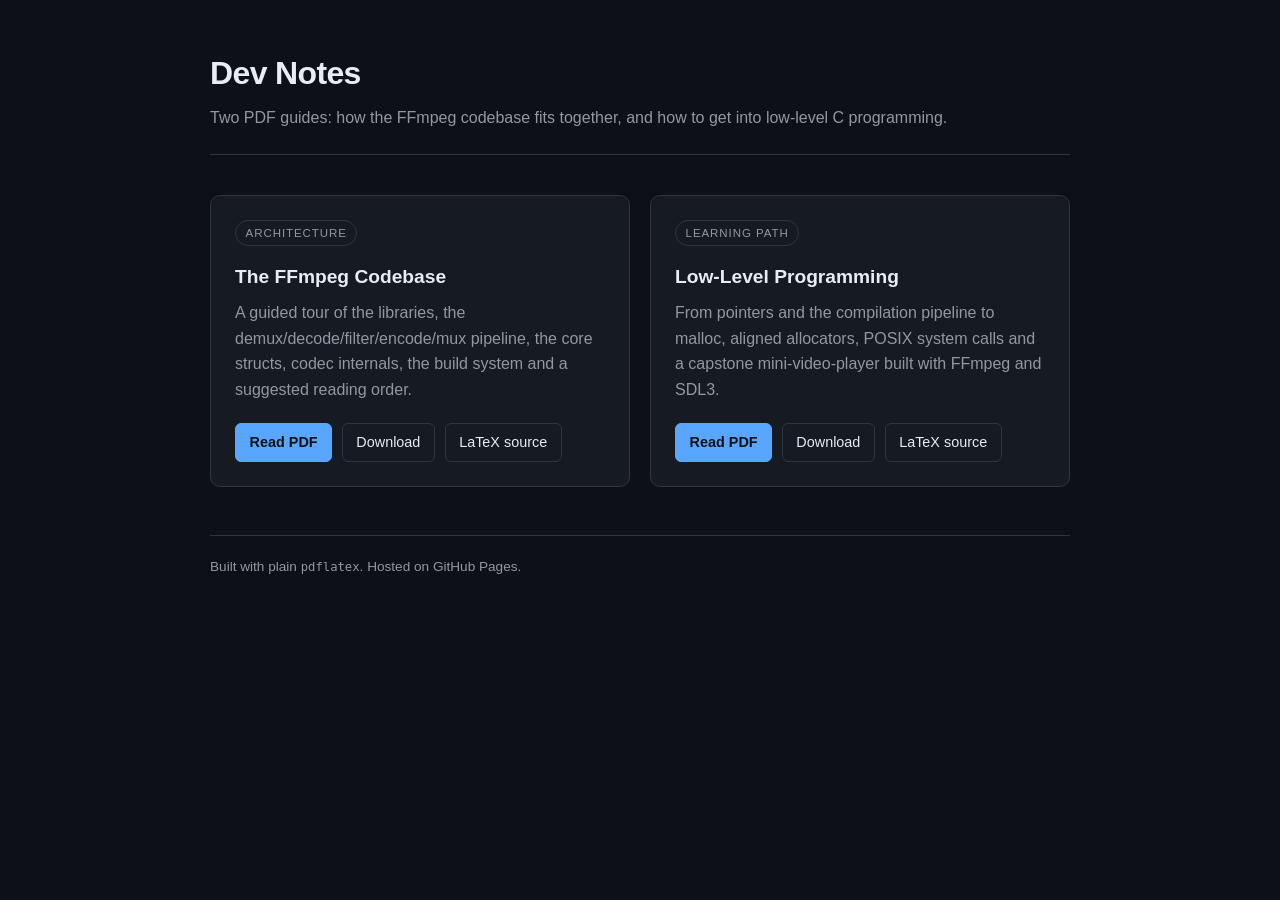
==== index.html @ 09360d34 "Add two PDF guides and GitHub Pages site" ====
<!DOCTYPE html>
<html lang="en">
<head>
  <meta charset="utf-8">
  <meta name="viewport" content="width=device-width, initial-scale=1">
  <title>Dev Notes</title>
  <style>
    :root {
      color-scheme: dark;
      --bg: #0d1117;
      --card: #161b22;
      --border: #30363d;
      --text: #e6edf3;
      --muted: #9198a1;
      --accent: #58a6ff;
      --accent-hover: #79c0ff;
    }
    * { box-sizing: border-box; }
    body {
      margin: 0;
      background: var(--bg);
      color: var(--text);
      font: 16px/1.6 -apple-system, BlinkMacSystemFont, "Segoe UI", Helvetica, Arial, sans-serif;
    }
    .wrap { max-width: 900px; margin: 0 auto; padding: 3rem 1.25rem 4rem; }
    header { border-bottom: 1px solid var(--border); padding-bottom: 1.5rem; margin-bottom: 2.5rem; }
    h1 { font-size: 2rem; margin: 0 0 .35rem; letter-spacing: -.02em; }
    header p { color: var(--muted); margin: 0; }
    .grid { display: grid; gap: 1.25rem; grid-template-columns: repeat(auto-fit, minmax(280px, 1fr)); }
    .card {
      background: var(--card);
      border: 1px solid var(--border);
      border-radius: 10px;
      padding: 1.5rem;
      display: flex;
      flex-direction: column;
    }
    .tag {
      align-self: flex-start;
      font-size: .72rem;
      letter-spacing: .08em;
      text-transform: uppercase;
      color: var(--muted);
      border: 1px solid var(--border);
      border-radius: 999px;
      padding: .15rem .6rem;
      margin-bottom: 1rem;
    }
    .card h2 { font-size: 1.2rem; margin: 0 0 .5rem; }
    .card p { color: var(--muted); margin: 0 0 1.25rem; flex: 1; }
    .links { display: flex; gap: .6rem; flex-wrap: wrap; }
    a.btn {
      text-decoration: none;
      border: 1px solid var(--border);
      border-radius: 6px;
      padding: .45rem .85rem;
      font-size: .9rem;
      color: var(--text);
    }
    a.btn.primary { background: var(--accent); border-color: var(--accent); color: #0d1117; font-weight: 600; }
    a.btn.primary:hover { background: var(--accent-hover); border-color: var(--accent-hover); }
    a.btn:hover { border-color: var(--accent); }
    footer { margin-top: 3rem; color: var(--muted); font-size: .85rem; border-top: 1px solid var(--border); padding-top: 1.25rem; }
    code { font-family: ui-monospace, SFMono-Regular, Menlo, Consolas, monospace; font-size: .9em; }
  </style>
</head>
<body>
  <div class="wrap">
    <header>
      <h1>Dev Notes</h1>
      <p>Two PDF guides: how the FFmpeg codebase fits together, and how to get into low-level C programming.</p>
    </header>

    <main class="grid">
      <section class="card">
        <span class="tag">Architecture</span>
        <h2>The FFmpeg Codebase</h2>
        <p>A guided tour of the libraries, the demux/decode/filter/encode/mux pipeline, the core structs, codec internals, the build system and a suggested reading order.</p>
        <div class="links">
          <a class="btn primary" href="FFmpegCodebase.pdf">Read PDF</a>
          <a class="btn" href="FFmpegCodebase.pdf" download>Download</a>
          <a class="btn" href="FFmpegCodebase.tex">LaTeX source</a>
        </div>
      </section>

      <section class="card">
        <span class="tag">Learning path</span>
        <h2>Low-Level Programming</h2>
        <p>From pointers and the compilation pipeline to malloc, aligned allocators, POSIX system calls and a capstone mini-video-player built with FFmpeg and SDL3.</p>
        <div class="links">
          <a class="btn primary" href="LowLevelRoadmap.pdf">Read PDF</a>
          <a class="btn" href="LowLevelRoadmap.pdf" download>Download</a>
          <a class="btn" href="LowLevelRoadmap.tex">LaTeX source</a>
        </div>
      </section>
    </main>

    <footer>
      Built with plain <code>pdflatex</code>. Hosted on GitHub Pages.
    </footer>
  </div>
</body>
</html>
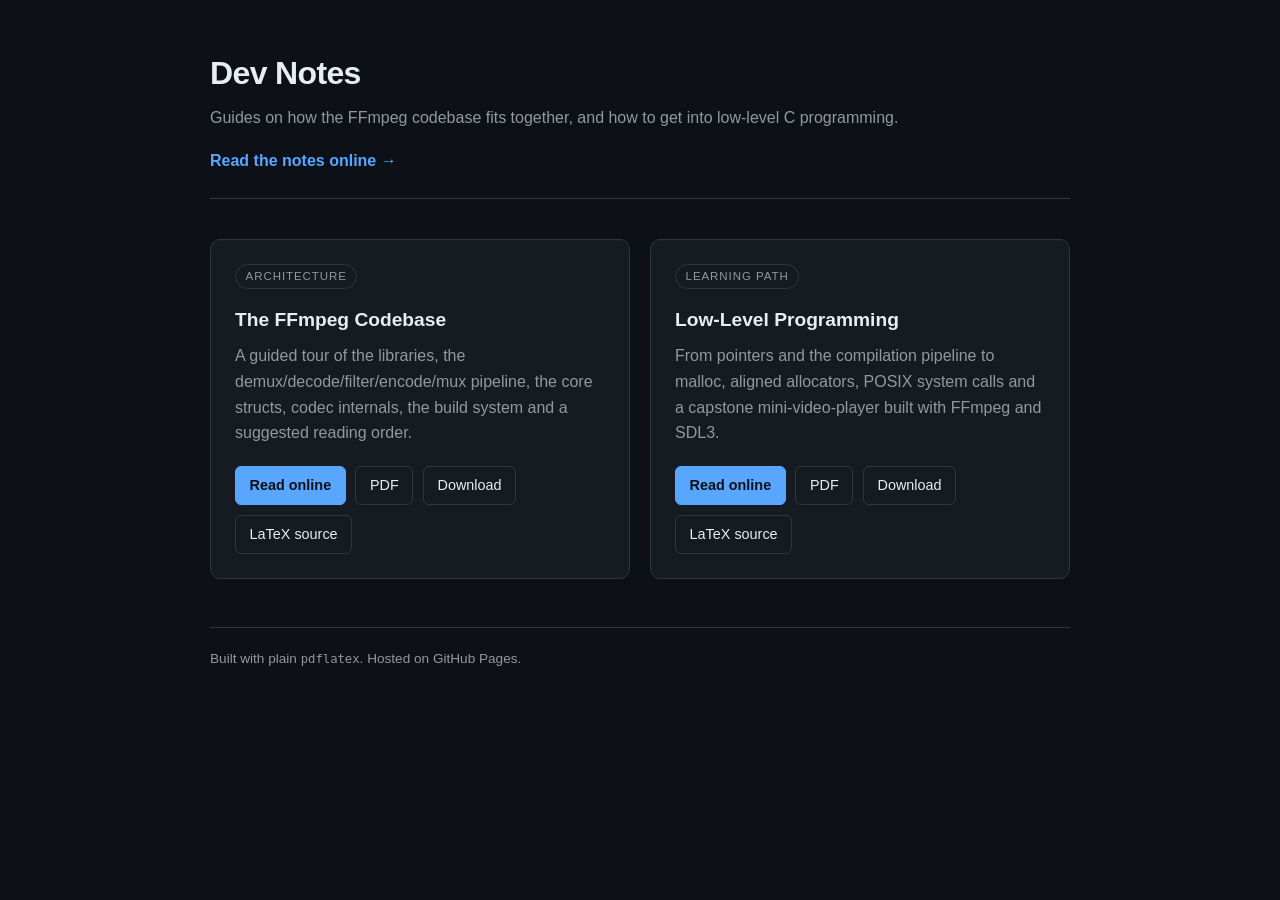
==== commit 46c33269: "Add browsable documentation pages for both guides" ====
--- a/index.html
+++ b/index.html
@@ -26,6 +26,9 @@
     header { border-bottom: 1px solid var(--border); padding-bottom: 1.5rem; margin-bottom: 2.5rem; }
     h1 { font-size: 2rem; margin: 0 0 .35rem; letter-spacing: -.02em; }
     header p { color: var(--muted); margin: 0; }
+    .topnav { margin-top: 1.1rem; }
+    .topnav a { color: var(--accent); text-decoration: none; font-weight: 600; }
+    .topnav a:hover { color: var(--accent-hover); text-decoration: underline; }
     .grid { display: grid; gap: 1.25rem; grid-template-columns: repeat(auto-fit, minmax(280px, 1fr)); }
     .card {
       background: var(--card);
@@ -68,7 +71,10 @@
   <div class="wrap">
     <header>
       <h1>Dev Notes</h1>
-      <p>Two PDF guides: how the FFmpeg codebase fits together, and how to get into low-level C programming.</p>
+      <p>Guides on how the FFmpeg codebase fits together, and how to get into low-level C programming.</p>
+      <nav class="topnav">
+        <a href="notes/index.html">Read the notes online &rarr;</a>
+      </nav>
     </header>
 
     <main class="grid">
@@ -77,7 +83,8 @@
         <h2>The FFmpeg Codebase</h2>
         <p>A guided tour of the libraries, the demux/decode/filter/encode/mux pipeline, the core structs, codec internals, the build system and a suggested reading order.</p>
         <div class="links">
-          <a class="btn primary" href="FFmpegCodebase.pdf">Read PDF</a>
+          <a class="btn primary" href="notes/ffmpeg.html">Read online</a>
+          <a class="btn" href="FFmpegCodebase.pdf">PDF</a>
           <a class="btn" href="FFmpegCodebase.pdf" download>Download</a>
           <a class="btn" href="FFmpegCodebase.tex">LaTeX source</a>
         </div>
@@ -88,7 +95,8 @@
         <h2>Low-Level Programming</h2>
         <p>From pointers and the compilation pipeline to malloc, aligned allocators, POSIX system calls and a capstone mini-video-player built with FFmpeg and SDL3.</p>
         <div class="links">
-          <a class="btn primary" href="LowLevelRoadmap.pdf">Read PDF</a>
+          <a class="btn primary" href="notes/low-level.html">Read online</a>
+          <a class="btn" href="LowLevelRoadmap.pdf">PDF</a>
           <a class="btn" href="LowLevelRoadmap.pdf" download>Download</a>
           <a class="btn" href="LowLevelRoadmap.tex">LaTeX source</a>
         </div>
